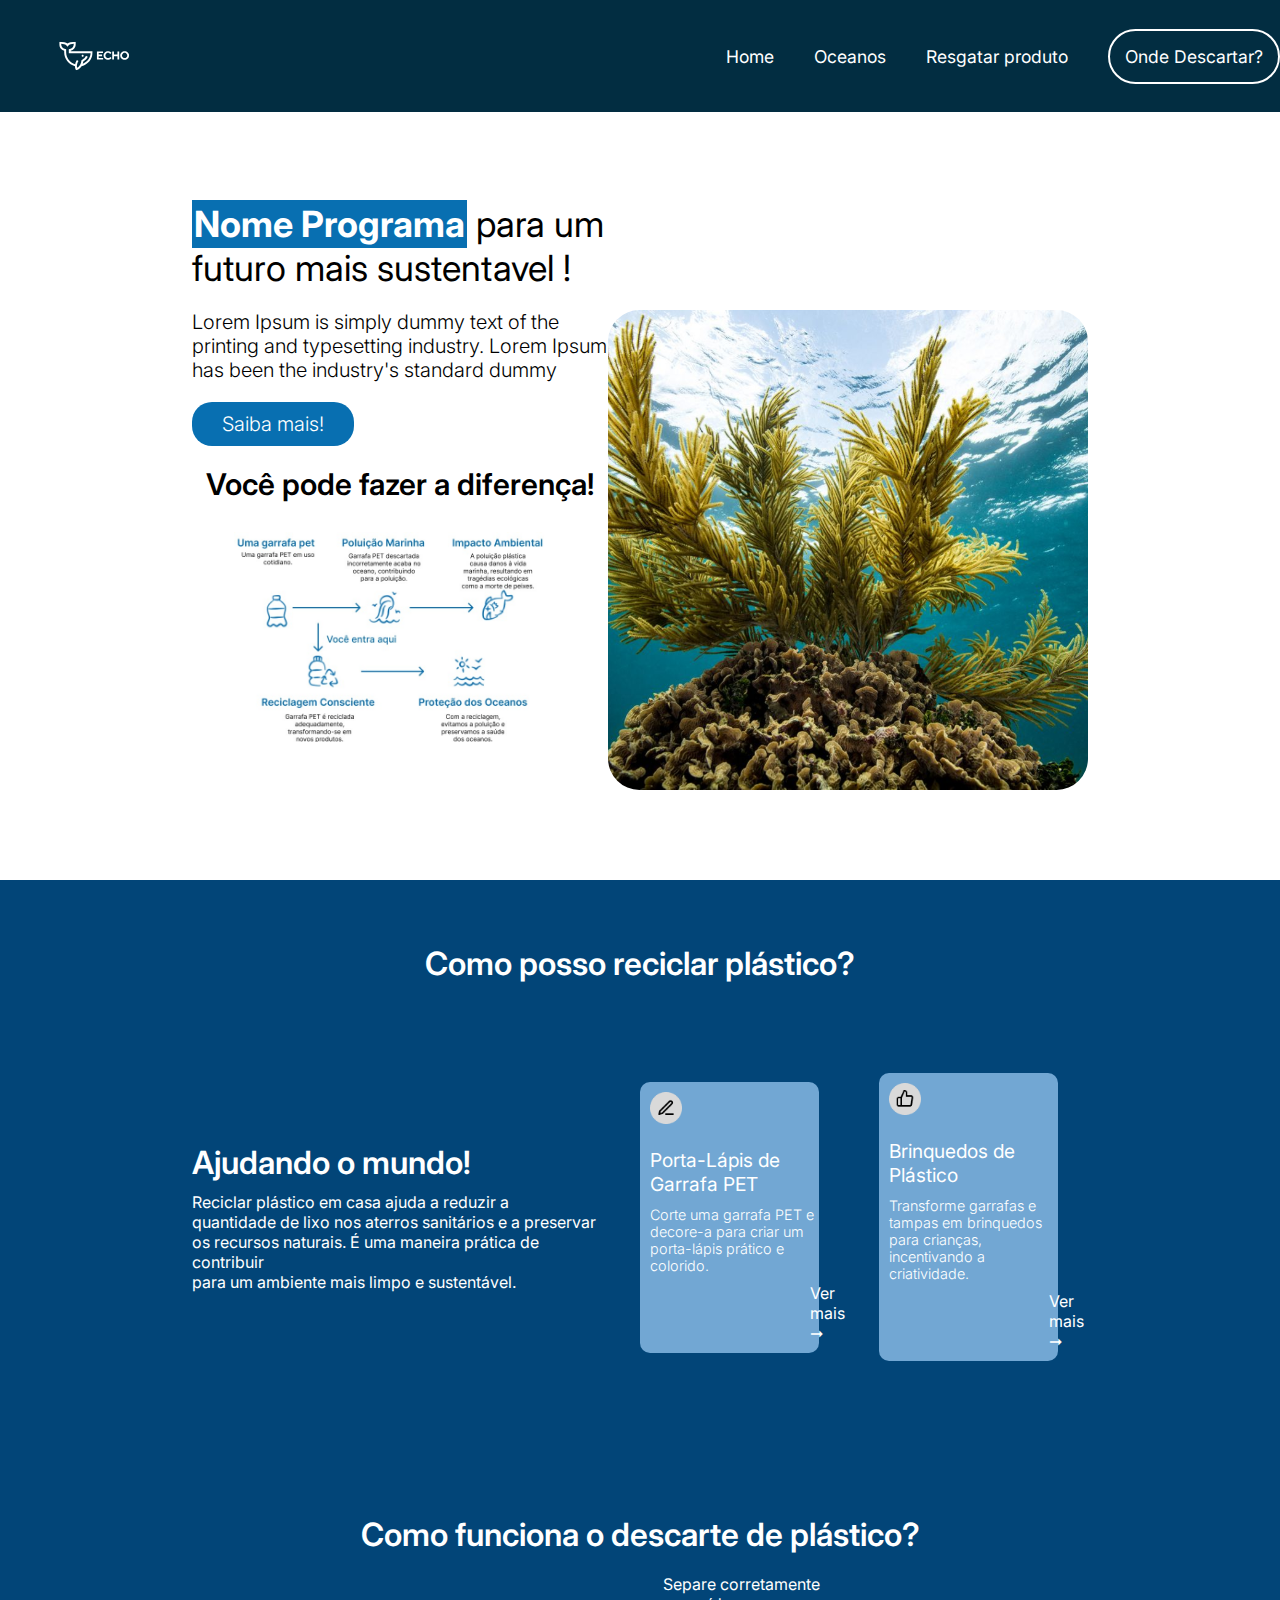
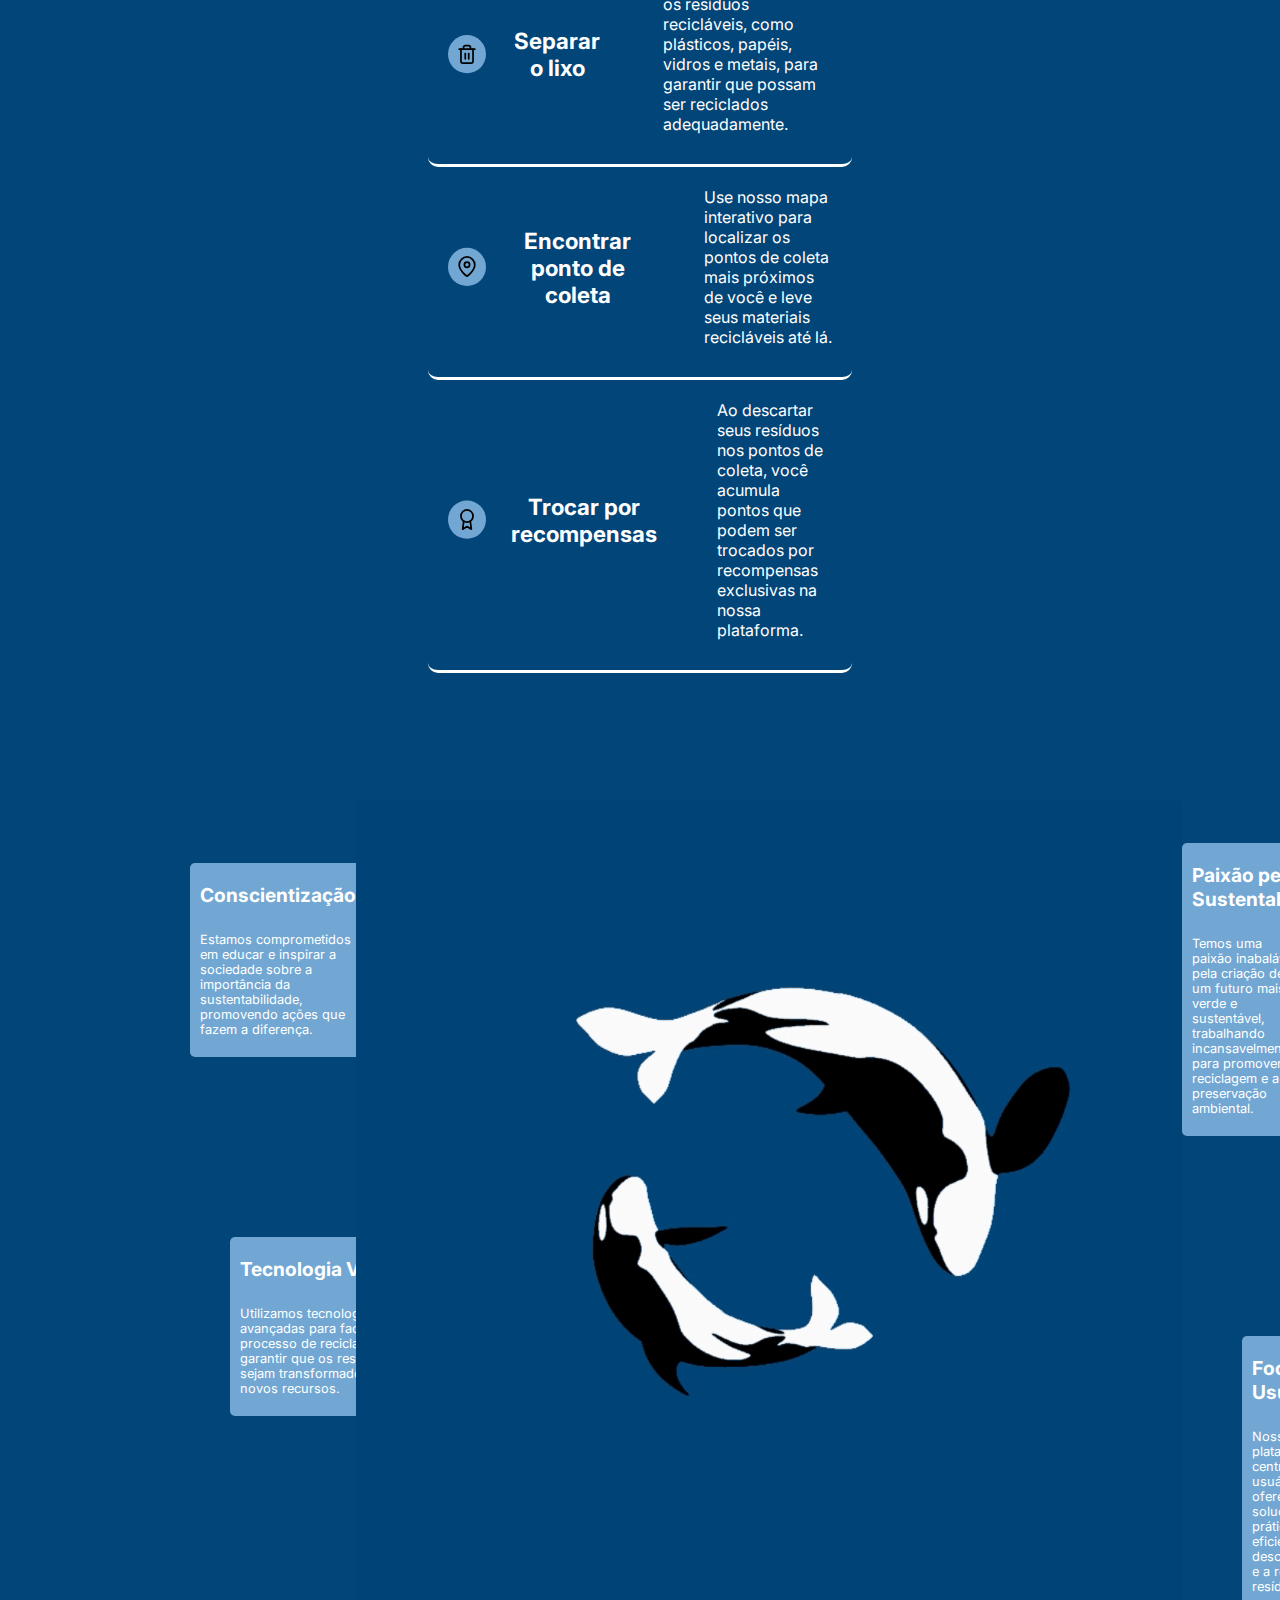
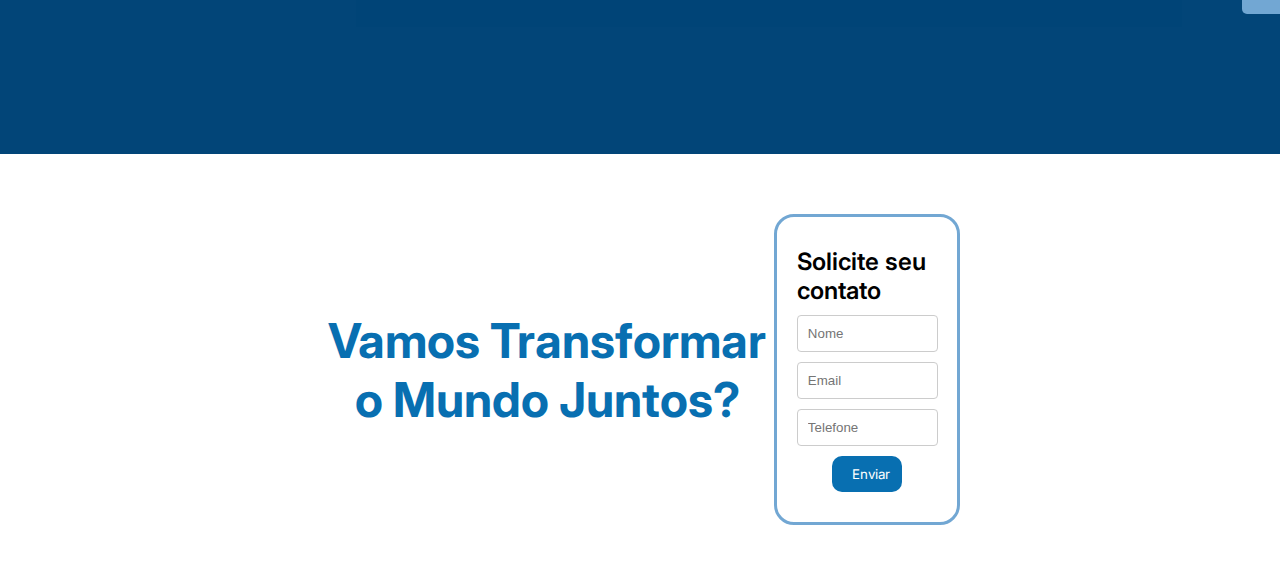
==== index.html @ 6d2321c4 "Index e Styles" ====
<!DOCTYPE html>
<html lang="pt-BR">
<head>
    <meta charset="UTF-8">
    <meta name="viewport" content="width=device-width, initial-scale=1.0">
    <title>Document</title>
    <link rel="stylesheet" href="styles/styles.css">
</head>
<body class="page1">

    <header class="cabecalho">
        <nav class="cabecalho__menu">
            <img class="cabecalho__logo" src="./img/Logo.svg" alt="Logo da aplicação">
            <a class="cabecalho__menu__link" href="./index.html">Home</a>
            <a class="cabecalho__menu__link" href="./Html/oceanos.html">Oceanos</a>
            <a class="cabecalho__menu__link" href="./Html/resgatar.html">Resgatar produto</a>
            <a class="cabecalho__menu__link__botao" href="./Html/descartar.html">Onde Descartar?</a>
        </nav>
    </header>

    <main>

        <section class="apresentacao">
            <h1 class="apresentacao__conteudo__titulo"><strong class="titulo-destaque">Nome Programa</strong> para um <br>futuro mais sustentavel !</h1>
            <div class="apresentacao__conteudo">
                <div class="apresentacao__conteudo__div">
                    <p>Lorem Ipsum is simply dummy text of the printing and typesetting industry. Lorem Ipsum has been the industry's standard dummy</p>
                    <a href="./Html/oceanos.html">
                        Saiba mais!
                    </a>
                    <div class="apresentecao__conteudo__div2">
                        <h2>Você pode fazer a diferença!</h2>
                        <img class="apresentacao__conteudo__diagrama" src="./img/Diagrama.jpeg">
                    </div>
                </div>
                <img class="apresentacao__conteudo__imagem" src="./img/Foto algas marinhas.svg">
            </div>
        </section>

        <section class="reciclar__conteudo">
            <h2 class="titulo__reciclar"> Como posso reciclar plástico?</h2>
            <div class="reciclar">
                <div class="ajudando__mundo">
                    <h3 class="ajudando__mundo__titulo">Ajudando o mundo!</h2>
                    <p class="ajudando__mundo__descricao">Reciclar plástico em casa ajuda a reduzir a<br> quantidade  de lixo nos aterros sanitários e a preservar <br>os recursos  naturais. É uma maneira prática de contribuir<br> para  um ambiente  mais  limpo e sustentável.</p>
                </div>
                <div class="cards_reciclagem">
                    <img class="cards_reciclagem__imagens" src="./img/Lapis.png">
                    <h4 class="cards_titulo">Porta-Lápis de Garrafa PET</h3>
                    <p class="cards_descricao">Corte uma garrafa PET e decore-a para criar um porta-lápis prático e colorido.</p>
                    <a class="cards__vermais" href="./Html/comoReciclar.html">Ver mais &#10142;</a>
                </div>
                <div class="cards_reciclagem">
                    <img class="cards_reciclagem__imagens" src="./img/Joia.png">
                    <h4 class="cards_titulo">Brinquedos de Plástico</h3>
                    <p class="cards_descricao">Transforme garrafas e tampas em brinquedos para crianças, incentivando a criatividade.</p>
                    <a class="cards__vermais" href="./Html/comoReciclar.html">Ver mais &#10142;</a>
                </div>
            </div>
        </section>

        <section class="descarte__conteudo">
            <div class="titulo__reciclar">Como funciona o descarte de plástico?</div>
            <div class="step">
                <img class="step__imagem" src="./img/Icone lixo.svg">
                <h3 class="step__titulo">Separar o lixo</h3>
                <p class="step__descricao">Separe corretamente os resíduos recicláveis, como plásticos, papéis, vidros e metais, para garantir que possam ser reciclados adequadamente.</p>
            </div>
            <div class="step">
                <img class="step__imagem" src="./img/Icone localizacao.svg">
                <h3 class="step__titulo">Encontrar ponto de coleta</h3>
                <p class="step__descricao">Use nosso mapa interativo para localizar os pontos de coleta mais próximos de você e leve seus materiais recicláveis até lá.</p>
            </div>
            <div class="step">
                <img class="step__imagem" src="./img/Icone medalha.svg">
                <h3 class="step__titulo">Trocar por recompensas</h3>
                <p class="step__descricao">Ao descartar seus resíduos nos pontos de coleta, você acumula pontos que podem ser trocados por recompensas exclusivas na nossa plataforma.</p>
            </div>
        </section>

        <section class="baleia__conteudo">
            <div class="baleia__texto">
                <div class="baleia__card_1">
                    <h4 class="baleia__titulo">Conscientização</h4>
                    <p class="baleia__descricao">Estamos comprometidos em educar e inspirar a sociedade sobre a importância da sustentabilidade, promovendo ações que fazem a diferença.</p>
                </div>
                <div class="baleia__card_2">
                    <h4 class="baleia__titulo">Tecnologia Verde</h4>
                    <p class="baleia__descricao"> Utilizamos tecnologias avançadas para facilitar o processo de reciclagem e garantir que os resíduos sejam transformados em novos recursos.</p>
                </div>
            </div>
            <div class="baleia__gif__div"> 
                <img class="baleia__gif" alt="A man moving his hands away from his forehead sideways, in a mind-explosion gesture. An overlaid animation enforces the explosion character" src="./img/Baleia .gif" autoplay>
            </div>
            <div>
                <div class="baleia__card_3">
                    <h4 class="baleia__titulo">Paixão pela Sustentabilidade</h4>
                    <p class="baleia__descricao">Temos uma paixão inabalável pela criação de um futuro mais verde e sustentável, trabalhando incansavelmente para promover a reciclagem e a preservação ambiental.</p>
                </div>
                <div class="baleia__card_4">
                    <h4 class="baleia__titulo">Foco no Usuário</h4>
                    <p class="baleia__descricao"> Nossa plataforma é centrada no usuário, oferecendo soluções práticas e eficientes para o descarte correto e a reciclagem de resíduos.</p>
                </div>
            </div>
        </section>
    </main>

    <footer class="footer">
        <div class="footer_text">
            Vamos Transformar o Mundo Juntos?
        </div>
        <div class="contact_form">
            <label for="name">Solicite seu contato</label>
            <input type="text" id="name" name="name" placeholder="Nome">
            <input type="text" id="email" name="email" placeholder="Email">
            <input type="text" id="phone" name="phone" placeholder="Telefone">
            <button type="submit">Enviar</button>
        </div>
    </footer>

</body>
</html>
---- styles/styles.css ----
@import url('https://fonts.googleapis.com/css2?family=Anton&family=Inter:wght@100..900&family=Lexend+Deca:wght@100..900&display=swap');
@import url(../styles/index.css);
@import url(../styles/comoReciclar.css);
@import url(../styles/resgatar.css);
@import url(../styles/descartar.css);

:root {
    --azul-primaria: #086FB1;
    --azul-escuro: #022D41;
    --azul-claro: #72A7D3;

    --cor-fonte-primaria: #FFFFFF;

    --fonte-primaria: "Inter", sans-serif;
    --fonte-Lexend: "Lexend Deca", sans-serif;
    --fonte-Anton: "Anton", sans-serif;

}

* {
    margin: 0;
    padding: 0;
}

body {
    box-sizing: border-box;
    width: 100%;
    background-color: #F5F5F5;
}
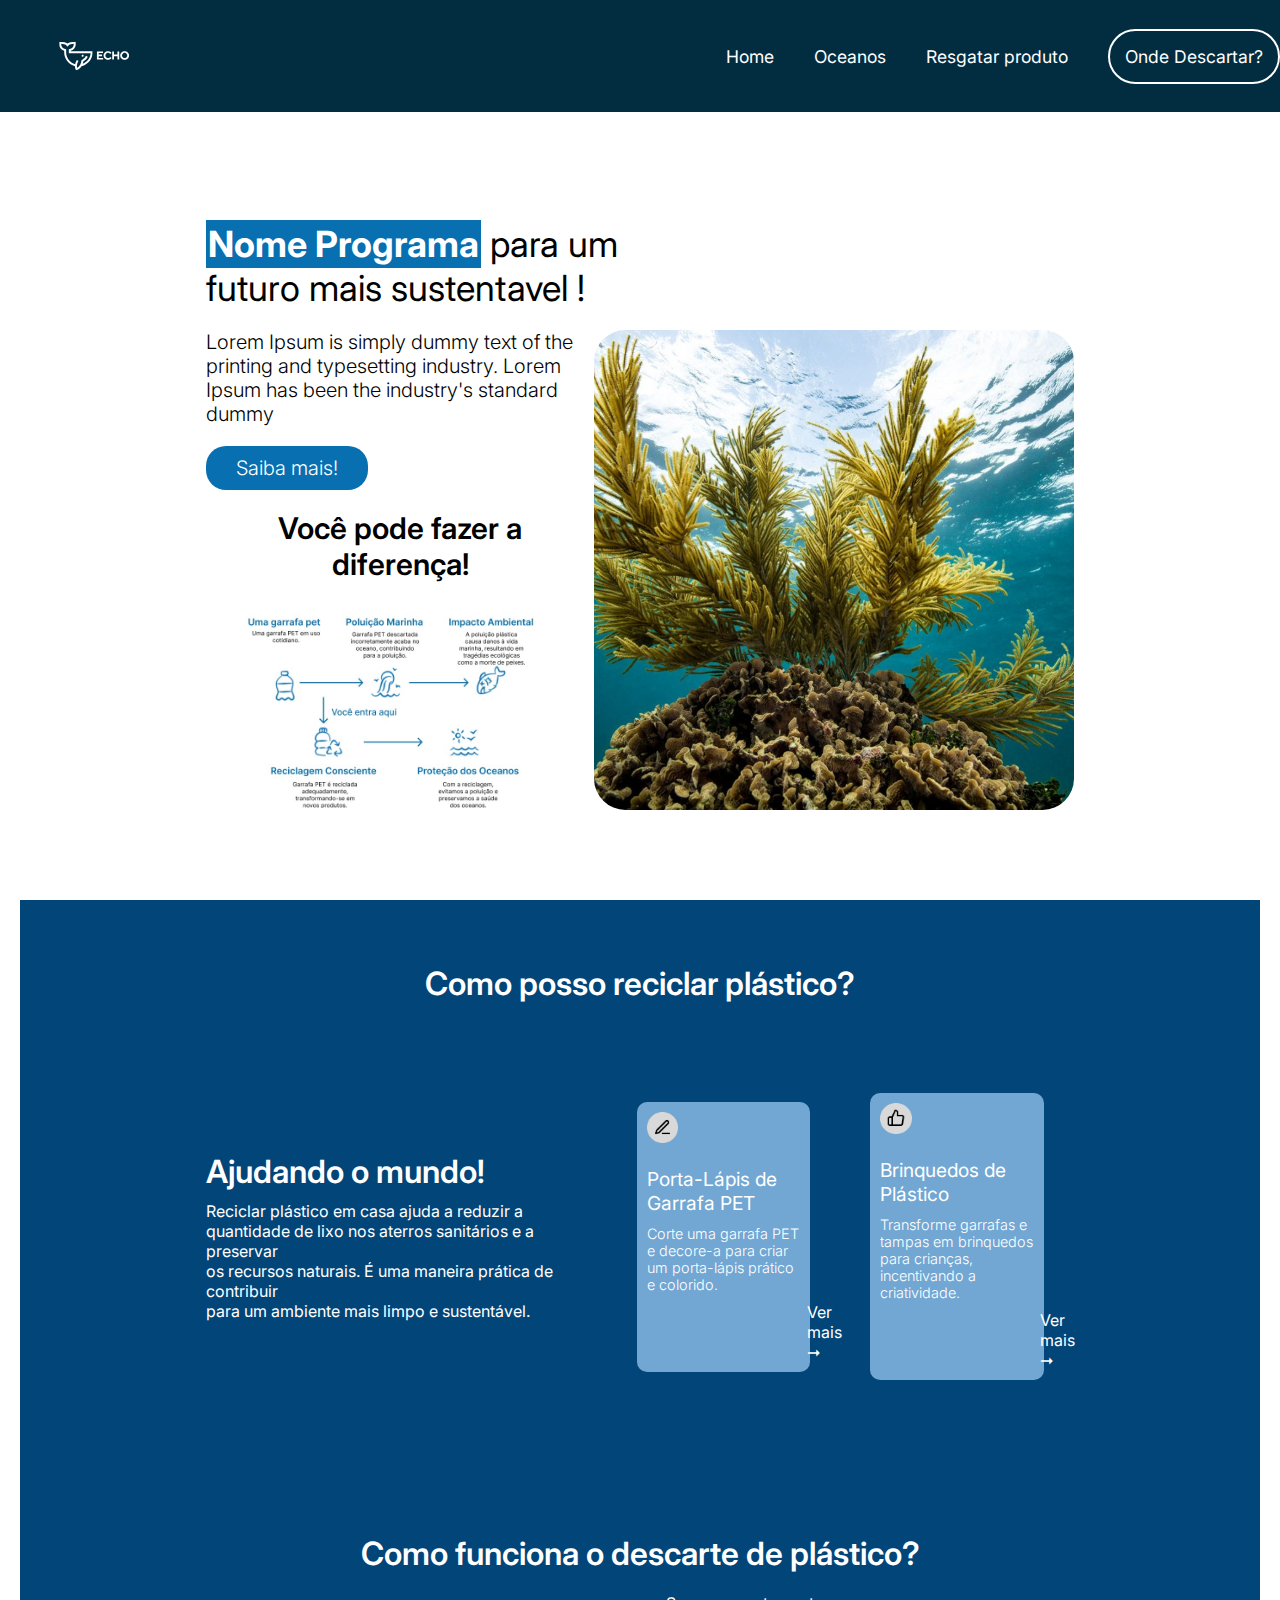
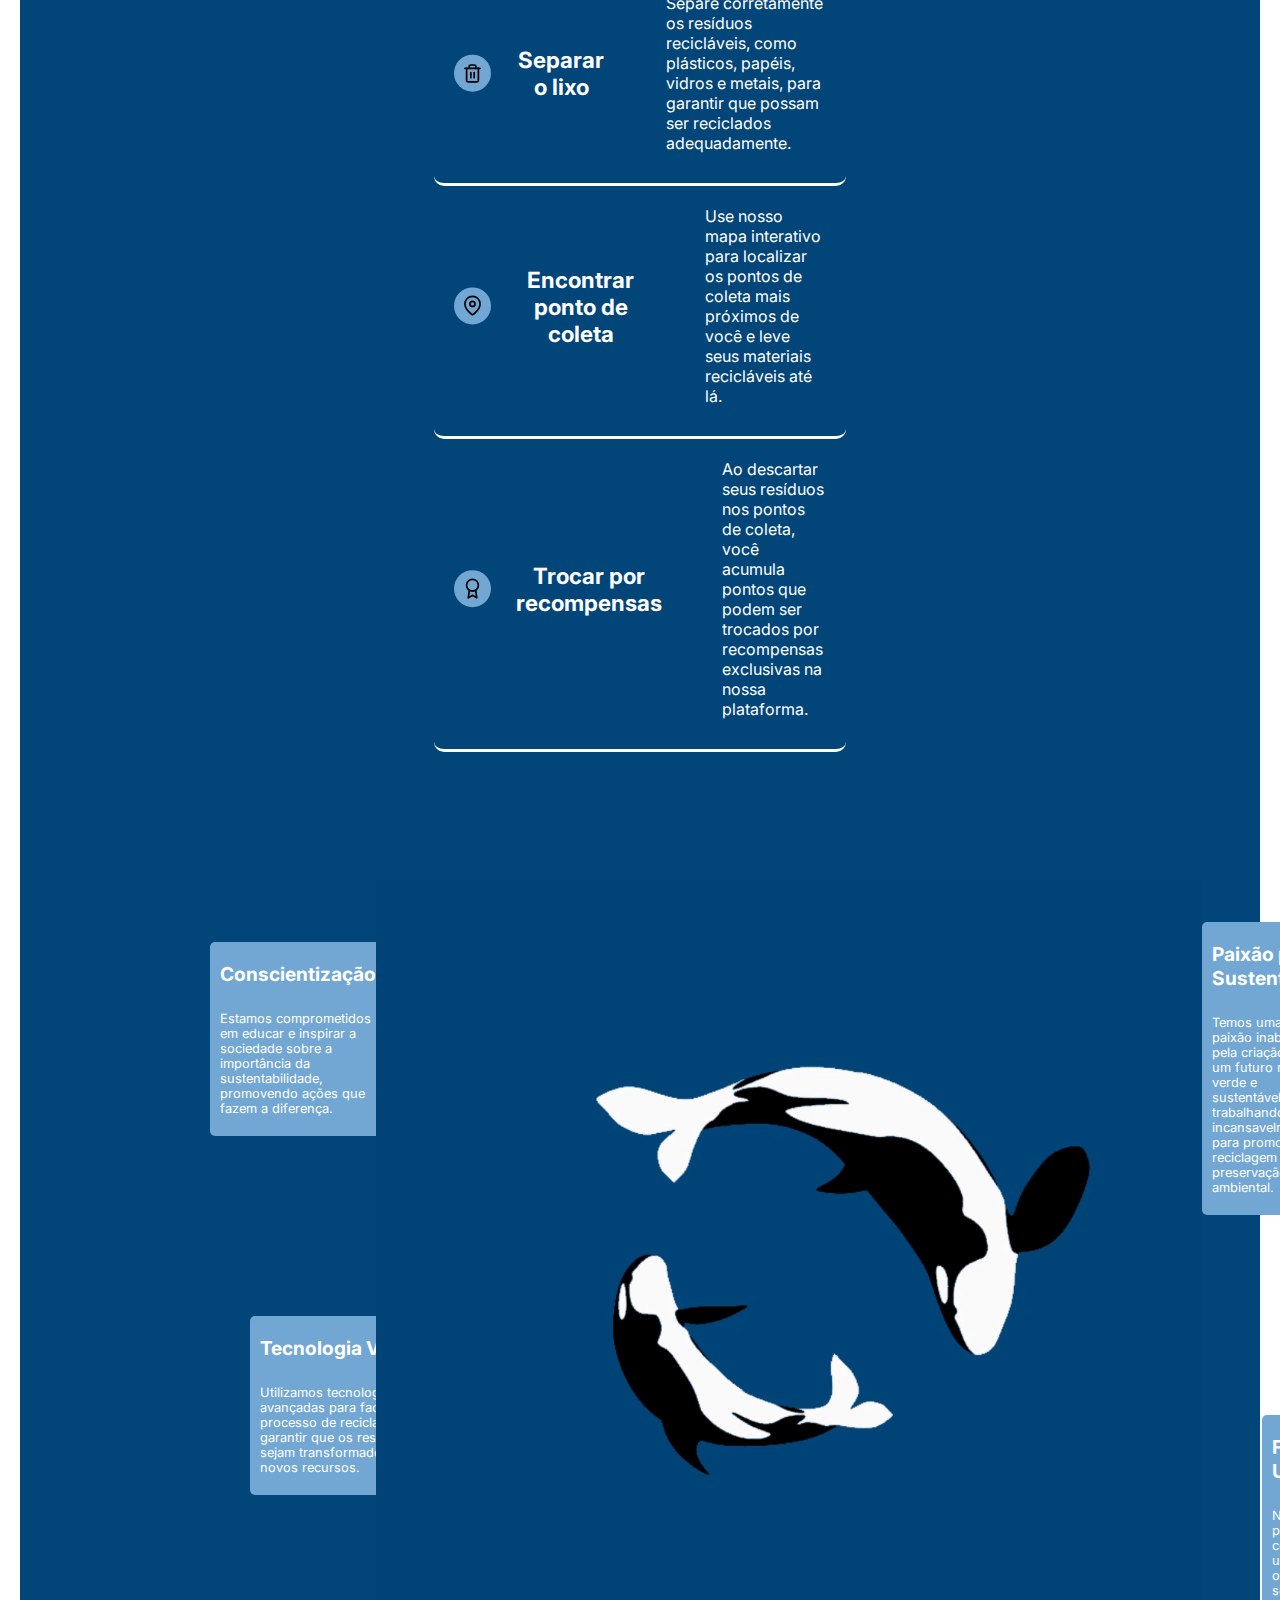
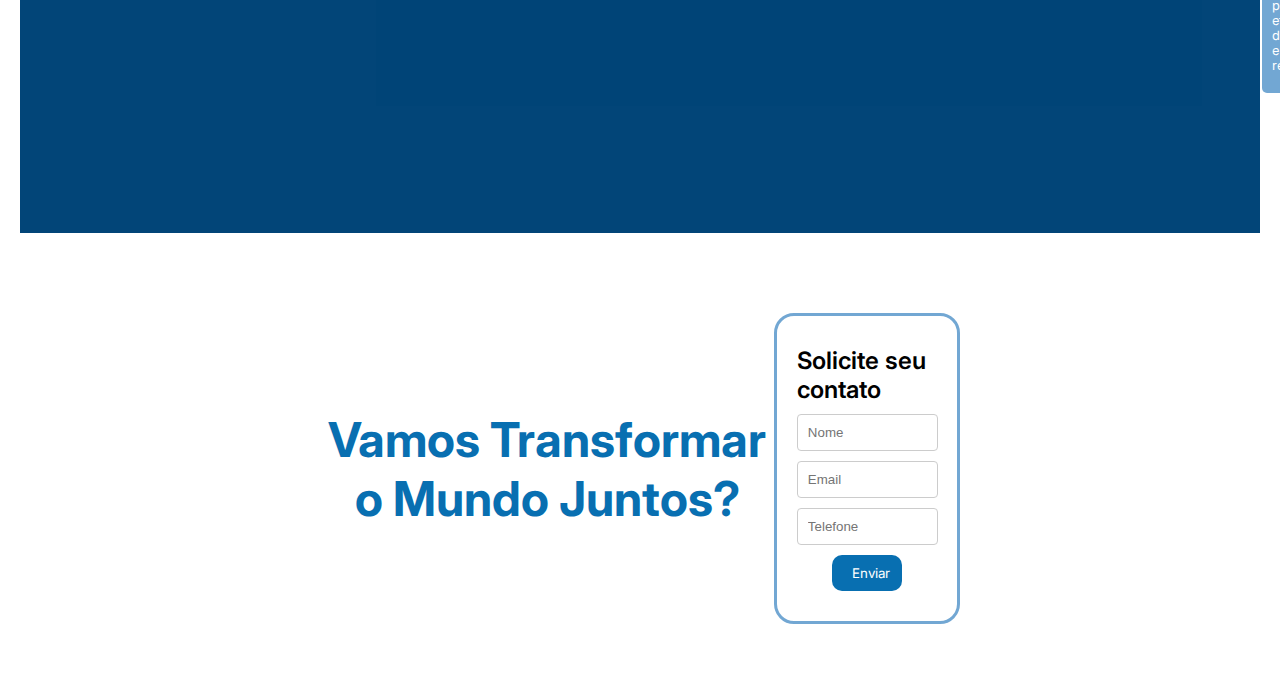
==== commit f7363c4b: "Adicionando aba Descartar" ====
--- a/index.html
+++ b/index.html
@@ -109,14 +109,15 @@
         <div class="footer_text">
             Vamos Transformar o Mundo Juntos?
         </div>
-        <div class="contact_form">
+        <div class="contact_form" id="contactForm">
             <label for="name">Solicite seu contato</label>
             <input type="text" id="name" name="name" placeholder="Nome">
             <input type="text" id="email" name="email" placeholder="Email">
             <input type="text" id="phone" name="phone" placeholder="Telefone">
-            <button type="submit">Enviar</button>
+            <button type="button" id="submitButton">Enviar</button>
         </div>
     </footer>
 
+    <script src="script.js"></script>
 </body>
 </html>--- a/styles/styles.css
+++ b/styles/styles.css
@@ -1,6 +1,5 @@
 @import url('https://fonts.googleapis.com/css2?family=Anton&family=Inter:wght@100..900&family=Lexend+Deca:wght@100..900&display=swap');
 @import url(../styles/index.css);
-@import url(../styles/comoReciclar.css);
 @import url(../styles/resgatar.css);
 @import url(../styles/descartar.css);
 
